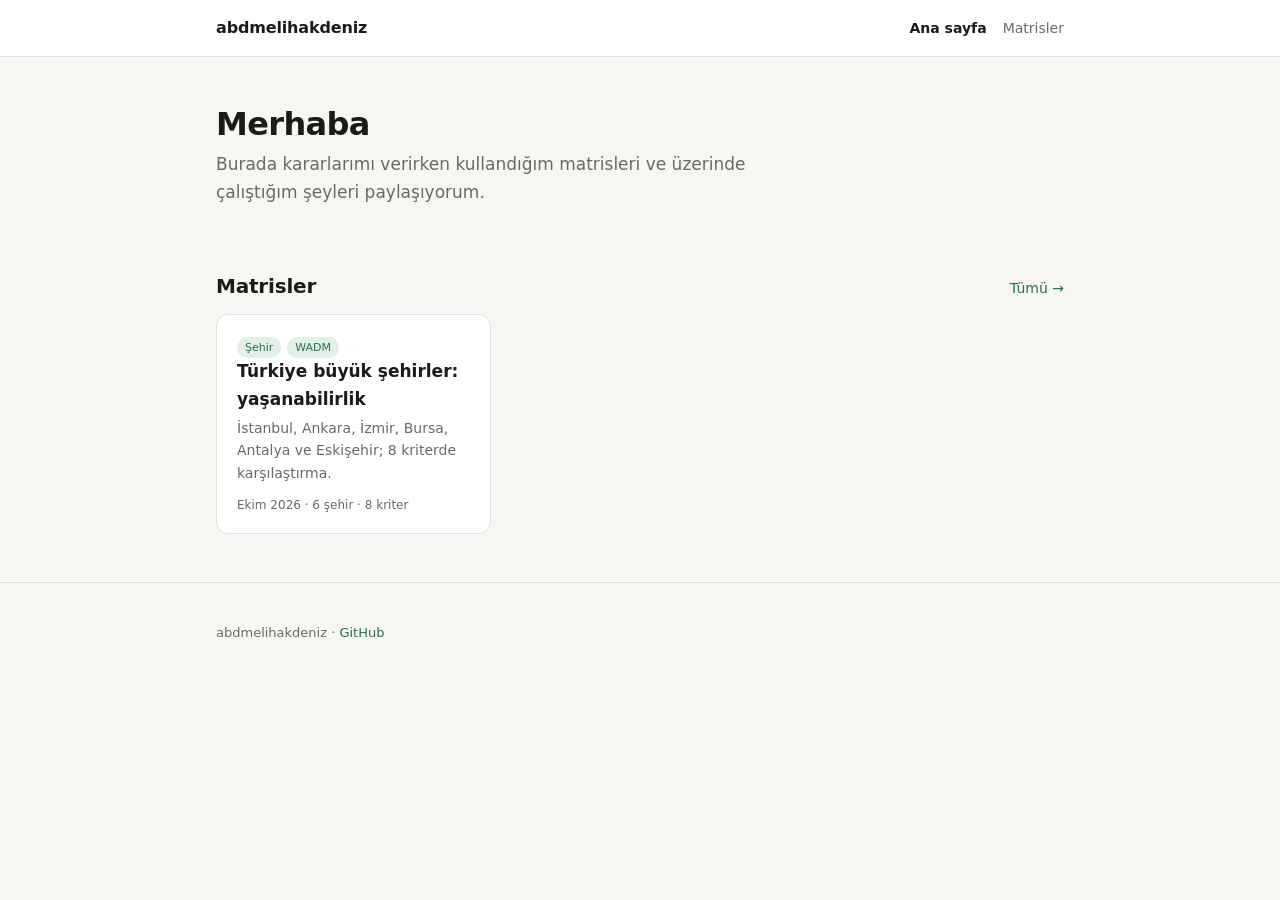
==== index.html @ c1bc3ac6 "Kişisel site: ana sayfa ve Matrisler bölümü (yaşanabilirlik matrisi) Co-Authored-By: Claude Opus 5.5" ====
<!doctype html>
<html lang="tr">
<head>
<meta charset="utf-8">
<meta name="viewport" content="width=device-width, initial-scale=1">
<title>abdmelihakdeniz</title>
<meta name="description" content="Kişisel site: karar matrisleri ve çalışmalar.">
<link rel="stylesheet" href="style.css">
</head>
<body>
<header class="site">
  <div class="container">
    <a class="brand" href="./">abdmelihakdeniz</a>
    <nav><a class="active" href="./">Ana sayfa</a><a href="matrisler/">Matrisler</a></nav>
  </div>
</header>

<main class="container">
  <section class="hero">
    <h1>Merhaba</h1>
    <p class="lead">Burada kararlarımı verirken kullandığım matrisleri ve üzerinde çalıştığım şeyleri paylaşıyorum.</p>
  </section>

  <div class="section-head">
    <h2>Matrisler</h2>
    <a href="matrisler/">Tümü →</a>
  </div>
  <div class="cards">
    <a class="card" href="matrisler/livability.html">
      <span class="tag">Şehir</span><span class="tag">WADM</span>
      <h3>Türkiye büyük şehirler: yaşanabilirlik</h3>
      <p>İstanbul, Ankara, İzmir, Bursa, Antalya ve Eskişehir; 8 kriterde karşılaştırma.</p>
      <div class="meta">Ekim 2026 · 6 şehir · 8 kriter</div>
    </a>
  </div>
</main>

<footer>
  <div class="container">abdmelihakdeniz · <a href="https://github.com/abdmelihakdeniz">GitHub</a></div>
</footer>
</body>
</html>
---- style.css ----
:root {
  --bg: #f7f6f2;
  --surface: #ffffff;
  --text: #1b1b19;
  --muted: #6a6963;
  --border: #e2e0d8;
  --accent: #2a6f4e;
  --accent-soft: #e3f0e8;
  --radius: 12px;
}
@media (prefers-color-scheme: dark) {
  :root {
    --bg: #161614;
    --surface: #1f1f1c;
    --text: #edece7;
    --muted: #a3a29a;
    --border: #34332f;
    --accent: #7fc29f;
    --accent-soft: #1f3329;
  }
}
* { box-sizing: border-box; }
html { -webkit-text-size-adjust: 100%; }
body {
  margin: 0;
  background: var(--bg);
  color: var(--text);
  font-family: "Inter", system-ui, -apple-system, "Segoe UI", sans-serif;
  line-height: 1.6;
}
a { color: var(--accent); text-decoration: none; }
a:hover { text-decoration: underline; }

.container { max-width: 880px; margin: 0 auto; padding: 0 16px; }

header.site {
  border-bottom: 1px solid var(--border);
  background: var(--surface);
}
header.site .container {
  display: flex; align-items: center; justify-content: space-between;
  height: 56px;
}
.brand { font-weight: 600; color: var(--text); letter-spacing: -0.01em; }
.brand span { color: var(--accent); }
nav a { color: var(--muted); font-size: 14px; margin-left: 16px; }
nav a.active { color: var(--text); font-weight: 600; }

.hero { padding: 48px 0 24px; }
.hero h1 { font-size: 32px; line-height: 1.2; margin: 0 0 8px; letter-spacing: -0.02em; }
.hero p { color: var(--muted); margin: 0; max-width: 560px; }

.eyebrow {
  font-size: 12px; text-transform: uppercase; letter-spacing: 0.08em;
  color: var(--muted); margin: 32px 0 12px;
}

.cards { display: grid; gap: 12px; grid-template-columns: repeat(auto-fill, minmax(260px, 1fr)); }
.card {
  display: block; background: var(--surface); border: 1px solid var(--border);
  border-radius: var(--radius); padding: 18px 20px; color: var(--text);
  transition: border-color .15s, transform .15s;
}
.card:hover { border-color: var(--accent); text-decoration: none; transform: translateY(-1px); }
.card h3 { margin: 0 0 4px; font-size: 17px; }
.card p { margin: 0; color: var(--muted); font-size: 14px; }
.card .meta { margin-top: 12px; font-size: 12px; color: var(--muted); }
.tag {
  display: inline-block; font-size: 11px; padding: 2px 8px; border-radius: 999px;
  background: var(--accent-soft); color: var(--accent); margin-right: 6px;
}

.panel {
  background: var(--surface); border: 1px solid var(--border);
  border-radius: var(--radius); padding: 4px 0; margin-top: 16px;
}
.table-wrap { overflow-x: auto; }
table { border-collapse: collapse; width: 100%; min-width: 620px; font-size: 14px; }
th, td { padding: 10px 12px; border-bottom: 1px solid var(--border); text-align: center; }
th:first-child, td:first-child { text-align: left; }
thead th { font-weight: 600; font-size: 13px; }
td.crit { white-space: nowrap; }
.w { display: block; color: var(--muted); font-size: 12px; font-weight: 400; }
tbody tr:last-child td { border-bottom: none; }
tfoot td { font-weight: 700; border-top: 2px solid var(--text); border-bottom: none; }
tfoot td.top { color: var(--accent); }
td.score { font-variant-numeric: tabular-nums; }
td.hi { background: var(--accent-soft); }

.weights { padding: 16px 20px; }
.weights h2 { font-size: 16px; margin: 0 0 4px; }
.weights p { margin: 0 0 12px; font-size: 13px; color: var(--muted); }
.w-row { display: grid; grid-template-columns: 1fr 120px 44px; gap: 10px; align-items: center; padding: 4px 0; font-size: 14px; }
.w-row input { width: 100%; accent-color: var(--accent); }
.w-row output { text-align: right; font-variant-numeric: tabular-nums; color: var(--muted); }
.w-foot { display: flex; justify-content: space-between; align-items: center; margin-top: 10px; font-size: 13px; color: var(--muted); }
button {
  font: inherit; font-size: 13px; padding: 6px 12px; border-radius: 8px;
  border: 1px solid var(--border); background: transparent; color: var(--text); cursor: pointer;
}
button:hover { border-color: var(--accent); }

.ranking { display: grid; gap: 8px; padding: 16px 20px; }
.bar-row { display: grid; grid-template-columns: 90px 1fr 48px; gap: 10px; align-items: center; font-size: 14px; }
.bar { height: 10px; background: var(--border); border-radius: 999px; overflow: hidden; }
.bar > i { display: block; height: 100%; background: var(--accent); border-radius: 999px; transition: width .25s; }
.bar-row b { text-align: right; font-variant-numeric: tabular-nums; }

.notes { color: var(--muted); font-size: 14px; }
.notes h2 { color: var(--text); font-size: 16px; margin: 32px 0 8px; }
.notes ul { padding-left: 18px; }

footer { color: var(--muted); font-size: 13px; padding: 40px 0 32px; border-top: 1px solid var(--border); margin-top: 48px; }

@media (max-width: 560px) {
  .hero h1 { font-size: 26px; }
  .w-row { grid-template-columns: 1fr 90px 38px; }
}

.crumb { font-size: 13px; color: var(--muted); margin: 0 0 10px !important; }
.section-head { display: flex; align-items: baseline; justify-content: space-between; margin: 40px 0 12px; }
.section-head h2 { font-size: 20px; margin: 0; letter-spacing: -0.01em; }
.section-head a { font-size: 14px; }
.lead { font-size: 17px; }
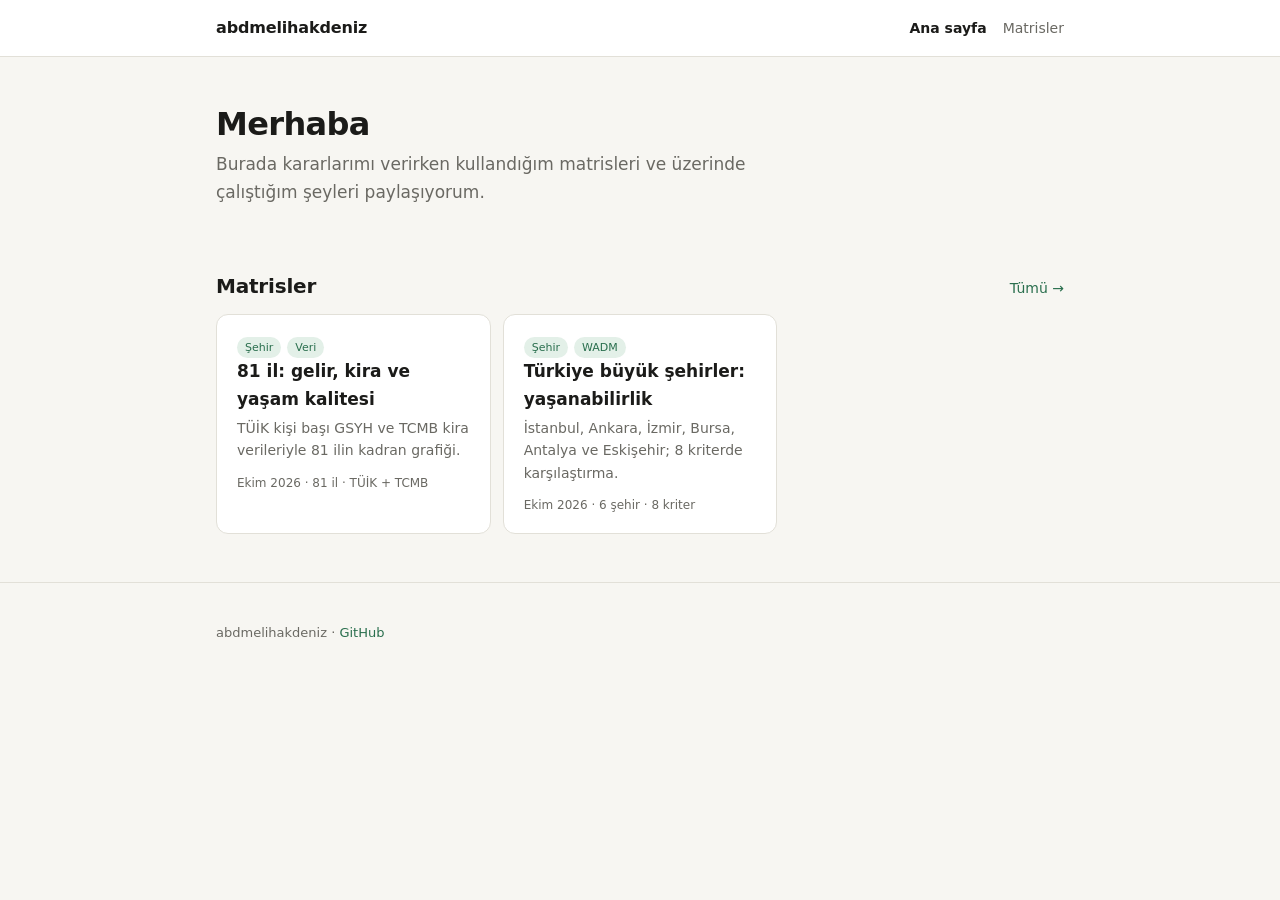
==== commit 7f82fe7c: "Matrisler: 81 il gelir/kira kadran grafiği eklendi (TÜİK + TCMB) Co-Authored-By: Claude Opus 5.5 <no" ====
--- a/index.html
+++ b/index.html
@@ -26,6 +26,12 @@
     <a href="matrisler/">Tümü →</a>
   </div>
   <div class="cards">
+    <a class="card" href="matrisler/iller.html">
+      <span class="tag">Şehir</span><span class="tag">Veri</span>
+      <h3>81 il: gelir, kira ve yaşam kalitesi</h3>
+      <p>TÜİK kişi başı GSYH ve TCMB kira verileriyle 81 ilin kadran grafiği.</p>
+      <div class="meta">Ekim 2026 · 81 il · TÜİK + TCMB</div>
+    </a>
     <a class="card" href="matrisler/livability.html">
       <span class="tag">Şehir</span><span class="tag">WADM</span>
       <h3>Türkiye büyük şehirler: yaşanabilirlik</h3>
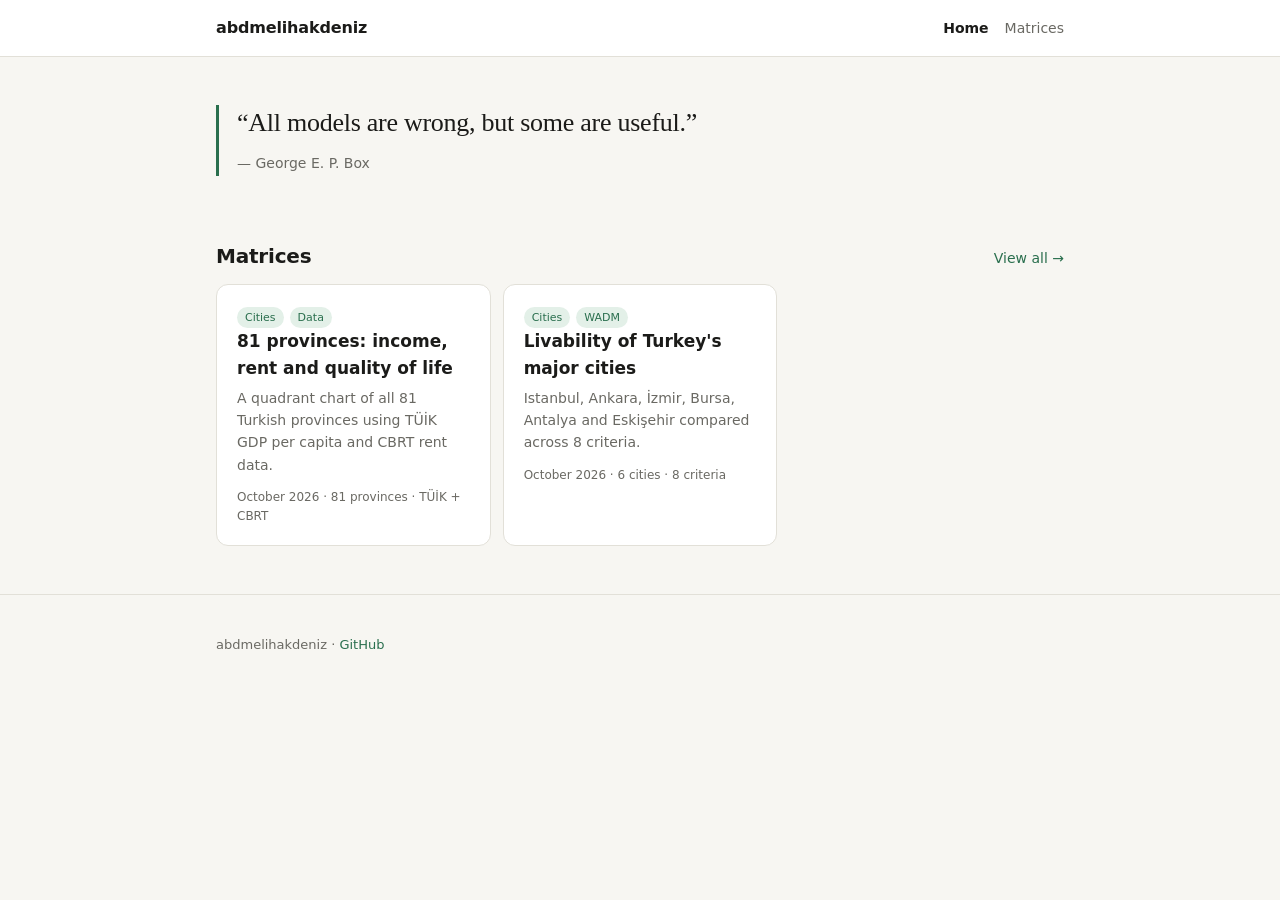
==== commit ee1073c7: "Translate site to English, add quote on home, move to /matrices/ Old /matrisler/ URLs redirect to th" ====
--- a/index.html
+++ b/index.html
@@ -1,42 +1,44 @@
 <!doctype html>
-<html lang="tr">
+<html lang="en">
 <head>
 <meta charset="utf-8">
 <meta name="viewport" content="width=device-width, initial-scale=1">
 <title>abdmelihakdeniz</title>
-<meta name="description" content="Kişisel site: karar matrisleri ve çalışmalar.">
+<meta name="description" content="Decision matrices and data notes.">
 <link rel="stylesheet" href="style.css">
 </head>
 <body>
 <header class="site">
   <div class="container">
     <a class="brand" href="./">abdmelihakdeniz</a>
-    <nav><a class="active" href="./">Ana sayfa</a><a href="matrisler/">Matrisler</a></nav>
+    <nav><a class="active" href="./">Home</a><a href="matrices/">Matrices</a></nav>
   </div>
 </header>
 
 <main class="container">
   <section class="hero">
-    <h1>Merhaba</h1>
-    <p class="lead">Burada kararlarımı verirken kullandığım matrisleri ve üzerinde çalıştığım şeyleri paylaşıyorum.</p>
+    <blockquote class="quote">
+      <p>“All models are wrong, but some are useful.”</p>
+      <cite>— George E. P. Box</cite>
+    </blockquote>
   </section>
 
   <div class="section-head">
-    <h2>Matrisler</h2>
-    <a href="matrisler/">Tümü →</a>
+    <h2>Matrices</h2>
+    <a href="matrices/">View all →</a>
   </div>
   <div class="cards">
-    <a class="card" href="matrisler/iller.html">
-      <span class="tag">Şehir</span><span class="tag">Veri</span>
-      <h3>81 il: gelir, kira ve yaşam kalitesi</h3>
-      <p>TÜİK kişi başı GSYH ve TCMB kira verileriyle 81 ilin kadran grafiği.</p>
-      <div class="meta">Ekim 2026 · 81 il · TÜİK + TCMB</div>
+    <a class="card" href="matrices/provinces.html">
+      <span class="tag">Cities</span><span class="tag">Data</span>
+      <h3>81 provinces: income, rent and quality of life</h3>
+      <p>A quadrant chart of all 81 Turkish provinces using TÜİK GDP per capita and CBRT rent data.</p>
+      <div class="meta">October 2026 · 81 provinces · TÜİK + CBRT</div>
     </a>
-    <a class="card" href="matrisler/livability.html">
-      <span class="tag">Şehir</span><span class="tag">WADM</span>
-      <h3>Türkiye büyük şehirler: yaşanabilirlik</h3>
-      <p>İstanbul, Ankara, İzmir, Bursa, Antalya ve Eskişehir; 8 kriterde karşılaştırma.</p>
-      <div class="meta">Ekim 2026 · 6 şehir · 8 kriter</div>
+    <a class="card" href="matrices/livability.html">
+      <span class="tag">Cities</span><span class="tag">WADM</span>
+      <h3>Livability of Turkey's major cities</h3>
+      <p>Istanbul, Ankara, İzmir, Bursa, Antalya and Eskişehir compared across 8 criteria.</p>
+      <div class="meta">October 2026 · 6 cities · 8 criteria</div>
     </a>
   </div>
 </main>
--- a/style.css
+++ b/style.css
@@ -122,3 +122,8 @@
 .section-head h2 { font-size: 20px; margin: 0; letter-spacing: -0.01em; }
 .section-head a { font-size: 14px; }
 .lead { font-size: 17px; }
+
+blockquote.quote { margin: 0; padding: 0 0 0 18px; border-left: 3px solid var(--accent); border-radius: 0; }
+blockquote.quote p { font-family: Georgia, "Times New Roman", serif; font-size: 26px; line-height: 1.35; margin: 0 0 10px; letter-spacing: -0.01em; color: var(--text); max-width: 620px; }
+blockquote.quote cite { font-style: normal; font-size: 14px; color: var(--muted); }
+@media (max-width: 560px) { blockquote.quote p { font-size: 22px; } }
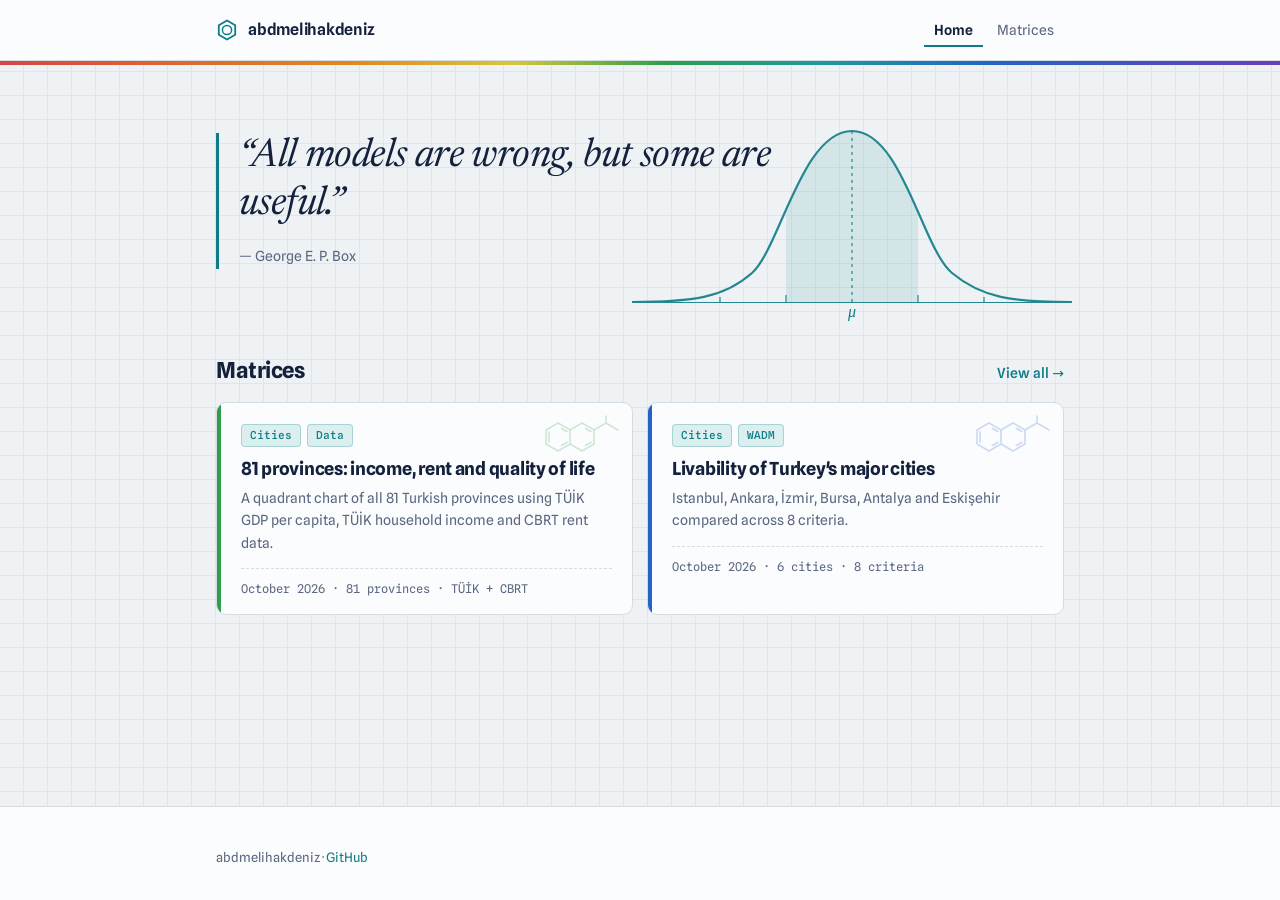
==== commit d7f81e1b: "Provinces: measure rent as % of TÜİK 2025 regional household income Replaces the GDP-per-capita rent" ====
--- a/index.html
+++ b/index.html
@@ -31,7 +31,7 @@
     <a class="card" href="matrices/provinces.html">
       <span class="tag">Cities</span><span class="tag">Data</span>
       <h3>81 provinces: income, rent and quality of life</h3>
-      <p>A quadrant chart of all 81 Turkish provinces using TÜİK GDP per capita and CBRT rent data.</p>
+      <p>A quadrant chart of all 81 Turkish provinces using TÜİK GDP per capita, TÜİK household income and CBRT rent data.</p>
       <div class="meta">October 2026 · 81 provinces · TÜİK + CBRT</div>
     </a>
     <a class="card" href="matrices/livability.html">
--- a/style.css
+++ b/style.css
@@ -1,75 +1,200 @@
+/* ------------------------------------------------------------------
+   abdmelihakdeniz — "lab bench" theme
+   Graph-paper ground, a universal-indicator (pH 1 → 13) stripe under
+   the header, indicator colours as the categorical palette, a benzene
+   ring mark, and a normal distribution behind the hero quote.
+   ------------------------------------------------------------------ */
+@import url("https://fonts.googleapis.com/css2?family=Spline+Sans:wght@400;500;600;700&family=Spline+Sans+Mono:wght@400;500&family=Newsreader:ital,opsz,wght@1,6..72,400;1,6..72,500&display=swap");
+
 :root {
-  --bg: #f7f6f2;
-  --surface: #ffffff;
-  --text: #1b1b19;
-  --muted: #6a6963;
-  --border: #e2e0d8;
-  --accent: #2a6f4e;
-  --accent-soft: #e3f0e8;
-  --radius: 12px;
+  --bg: #eef2f4;          /* graph paper */
+  --grid: #dfe6ea;        /* paper lines */
+  --surface: #fbfcfd;
+  --text: #14213d;        /* lab-notebook navy */
+  --muted: #5a6780;
+  --border: #d3dce2;
+  --accent: #0e7c86;      /* agarose teal */
+  --accent-soft: #dcefef;
+
+  /* universal indicator: acid → neutral → base */
+  --ph-1: #d64545;
+  --ph-4: #e08a1e;
+  --ph-7: #2e9e49;
+  --ph-10: #2463c4;
+  --ph-13: #6a3fb8;
+
+  --radius: 10px;
+  --radius-sm: 6px;
+  --font-sans: "Spline Sans", system-ui, -apple-system, "Segoe UI", sans-serif;
+  --font-mono: "Spline Sans Mono", ui-monospace, "SF Mono", Menlo, monospace;
+  --font-serif: "Newsreader", Georgia, "Times New Roman", serif;
 }
 @media (prefers-color-scheme: dark) {
   :root {
-    --bg: #161614;
-    --surface: #1f1f1c;
-    --text: #edece7;
-    --muted: #a3a29a;
-    --border: #34332f;
-    --accent: #7fc29f;
-    --accent-soft: #1f3329;
+    --bg: #0c1520;
+    --grid: #131f2c;
+    --surface: #111d29;
+    --text: #e3ecf1;
+    --muted: #93a3b5;
+    --border: #22323f;
+    --accent: #4fc3c9;
+    --accent-soft: #123139;
+    --ph-1: #ef6b6b;
+    --ph-4: #f0a64a;
+    --ph-7: #57c46f;
+    --ph-10: #5b93ea;
+    --ph-13: #9d7bea;
   }
 }
+
 * { box-sizing: border-box; }
 html { -webkit-text-size-adjust: 100%; }
 body {
   margin: 0;
-  background: var(--bg);
+  background-color: var(--bg);
+  background-image:
+    linear-gradient(var(--grid) 1px, transparent 1px),
+    linear-gradient(90deg, var(--grid) 1px, transparent 1px);
+  background-size: 24px 24px;
+  background-position: -1px -1px;
   color: var(--text);
-  font-family: "Inter", system-ui, -apple-system, "Segoe UI", sans-serif;
+  font-family: var(--font-sans);
+  font-size: 16px;
   line-height: 1.6;
-}
+  font-feature-settings: "ss01";
+  min-height: 100vh; display: flex; flex-direction: column;
+}
+body > main { flex: 1 0 auto; width: 100%; }
+::selection { background: var(--accent); color: var(--surface); }
+
 a { color: var(--accent); text-decoration: none; }
-a:hover { text-decoration: underline; }
+a:hover { text-decoration: underline; text-underline-offset: 3px; }
+:focus-visible { outline: 2px solid var(--accent); outline-offset: 3px; border-radius: 4px; }
 
 .container { max-width: 880px; margin: 0 auto; padding: 0 16px; }
 
+/* ---------- header + indicator strip ---------- */
 header.site {
+  position: relative;
+  background: var(--surface);
   border-bottom: 1px solid var(--border);
-  background: var(--surface);
-}
+}
+header.site::after {
+  /* a universal-indicator strip: pH 1 at the left, pH 13 at the right */
+  content: "";
+  position: absolute; left: 0; right: 0; bottom: -5px; height: 4px;
+  background: linear-gradient(90deg,
+    var(--ph-1), var(--ph-4) 28%, #d8c63a 40%, var(--ph-7) 52%,
+    #1e9a9a 64%, var(--ph-10) 78%, var(--ph-13));
+}
+
 header.site .container {
   display: flex; align-items: center; justify-content: space-between;
-  height: 56px;
-}
-.brand { font-weight: 600; color: var(--text); letter-spacing: -0.01em; }
+  height: 60px;
+}
+.brand {
+  display: inline-flex; align-items: center; gap: 10px;
+  font-weight: 600; color: var(--text); letter-spacing: -0.015em;
+}
+.brand::before {
+  /* benzene ring */
+  content: ""; width: 22px; height: 22px; flex: none;
+  background: var(--accent);
+  -webkit-mask: url("data:image/svg+xml,%3Csvg xmlns='http://www.w3.org/2000/svg' viewBox='0 0 22 22'%3E%3Cpath d='M11 1.5 19.2 6.25v9.5L11 20.5 2.8 15.75v-9.5Z' fill='none' stroke='black' stroke-width='1.8' stroke-linejoin='round'/%3E%3Ccircle cx='11' cy='11' r='4.6' fill='none' stroke='black' stroke-width='1.5'/%3E%3C/svg%3E") center / contain no-repeat;
+          mask: url("data:image/svg+xml,%3Csvg xmlns='http://www.w3.org/2000/svg' viewBox='0 0 22 22'%3E%3Cpath d='M11 1.5 19.2 6.25v9.5L11 20.5 2.8 15.75v-9.5Z' fill='none' stroke='black' stroke-width='1.8' stroke-linejoin='round'/%3E%3Ccircle cx='11' cy='11' r='4.6' fill='none' stroke='black' stroke-width='1.5'/%3E%3C/svg%3E") center / contain no-repeat;
+}
+.brand:hover { text-decoration: none; }
 .brand span { color: var(--accent); }
-nav a { color: var(--muted); font-size: 14px; margin-left: 16px; }
-nav a.active { color: var(--text); font-weight: 600; }
-
-.hero { padding: 48px 0 24px; }
-.hero h1 { font-size: 32px; line-height: 1.2; margin: 0 0 8px; letter-spacing: -0.02em; }
-.hero p { color: var(--muted); margin: 0; max-width: 560px; }
+
+nav { display: flex; gap: 4px; }
+nav a {
+  color: var(--muted); font-size: 14px; padding: 6px 10px; border-radius: var(--radius-sm);
+}
+nav a:hover { color: var(--text); background: var(--accent-soft); text-decoration: none; }
+nav a.active { color: var(--text); font-weight: 600; box-shadow: inset 0 -2px 0 var(--accent); border-radius: 0; }
+
+/* ---------- hero ---------- */
+.hero { position: relative; padding: 56px 0 28px; }
+.hero h1 {
+  font-size: clamp(28px, 4.4vw, 38px); line-height: 1.15; margin: 0 0 10px;
+  letter-spacing: -0.025em; font-weight: 700; max-width: 22ch;
+}
+.hero p { color: var(--muted); margin: 0; max-width: 60ch; }
+
+/* the quote sits on top of a normal distribution with ±1σ shaded */
+.hero:has(blockquote.quote) { padding: 72px 0 40px; }
+.hero:has(blockquote.quote)::before {
+  content: "";
+  position: absolute; z-index: 0; right: -8px; bottom: 6px;
+  width: min(440px, 70%); aspect-ratio: 440 / 200;
+  background: var(--accent);
+  opacity: .9;
+  -webkit-mask: url("data:image/svg+xml,%3Csvg xmlns='http://www.w3.org/2000/svg' viewBox='0 0 440 200'%3E%3Cpath d='M154 200V108C170 66 196 28 220 28s50 38 66 80v92Z' fill='black' fill-opacity='.13'/%3E%3Cpath d='M0 199C60 199 92 195 120 170S170 28 220 28 290 145 320 170 380 199 440 199' fill='none' stroke='black' stroke-width='2.2'/%3E%3Cpath d='M220 28v172' stroke='black' stroke-width='1.2' stroke-dasharray='3 4'/%3E%3Cpath d='M154 192v8M286 192v8M88 194v6M352 194v6M0 199.5h440' stroke='black' stroke-width='1.2'/%3E%3C/svg%3E") center / contain no-repeat;
+          mask: url("data:image/svg+xml,%3Csvg xmlns='http://www.w3.org/2000/svg' viewBox='0 0 440 200'%3E%3Cpath d='M154 200V108C170 66 196 28 220 28s50 38 66 80v92Z' fill='black' fill-opacity='.13'/%3E%3Cpath d='M0 199C60 199 92 195 120 170S170 28 220 28 290 145 320 170 380 199 440 199' fill='none' stroke='black' stroke-width='2.2'/%3E%3Cpath d='M220 28v172' stroke='black' stroke-width='1.2' stroke-dasharray='3 4'/%3E%3Cpath d='M154 192v8M286 192v8M88 194v6M352 194v6M0 199.5h440' stroke='black' stroke-width='1.2'/%3E%3C/svg%3E") center / contain no-repeat;
+  pointer-events: none;
+}
+.hero:has(blockquote.quote)::after {
+  content: "μ";
+  position: absolute; right: calc(min(440px, 70%) / 2 - 8px - 4px); bottom: -18px;
+  font-family: var(--font-serif); font-style: italic; font-size: 16px; color: var(--accent);
+}
+.hero > * { position: relative; z-index: 1; }
 
 .eyebrow {
-  font-size: 12px; text-transform: uppercase; letter-spacing: 0.08em;
-  color: var(--muted); margin: 32px 0 12px;
-}
-
-.cards { display: grid; gap: 12px; grid-template-columns: repeat(auto-fill, minmax(260px, 1fr)); }
+  font-size: 13px; font-weight: 600; color: var(--muted); margin: 36px 0 12px;
+  display: flex; align-items: center; gap: 10px;
+}
+.eyebrow::after { content: ""; flex: 1; height: 1px; background: var(--border); }
+
+/* ---------- cards: indicator edge + a skeletal molecule ---------- */
+.cards { display: grid; gap: 14px; grid-template-columns: repeat(auto-fill, minmax(280px, 1fr)); }
 .card {
-  display: block; background: var(--surface); border: 1px solid var(--border);
-  border-radius: var(--radius); padding: 18px 20px; color: var(--text);
-  transition: border-color .15s, transform .15s;
-}
-.card:hover { border-color: var(--accent); text-decoration: none; transform: translateY(-1px); }
-.card h3 { margin: 0 0 4px; font-size: 17px; }
+  --ind: var(--ph-7);
+  position: relative; display: block;
+  background: var(--surface); border: 1px solid var(--border);
+  border-radius: var(--radius); padding: 18px 20px 16px 24px; color: var(--text);
+  overflow: hidden;
+  transition: border-color .15s, box-shadow .15s;
+}
+.cards .card:nth-child(5n+2) { --ind: var(--ph-10); }
+.cards .card:nth-child(5n+3) { --ind: var(--ph-4); }
+.cards .card:nth-child(5n+4) { --ind: var(--ph-13); }
+.cards .card:nth-child(5n+5) { --ind: var(--ph-1); }
+.card::before {
+  content: ""; position: absolute; left: 0; top: 0; bottom: 0; width: 4px;
+  background: var(--ind);
+  transition: width .2s;
+}
+.card::after {
+  /* skeletal formula: two fused rings with a side chain */
+  content: ""; position: absolute; top: 12px; right: 12px; width: 76px; height: 52px;
+  background: var(--ind); opacity: .22; pointer-events: none;
+  -webkit-mask: url("data:image/svg+xml,%3Csvg xmlns='http://www.w3.org/2000/svg' viewBox='0 0 76 52'%3E%3Cg fill='none' stroke='black' stroke-width='1.6' stroke-linejoin='round' stroke-linecap='round'%3E%3Cpath d='M14 8 26 15v14l-12 7-12-7V15Z'/%3E%3Cpath d='M26 15 38 8l12 7v14l-12 7-12-7'/%3E%3Cpath d='M50 15 62 8l12 7M62 8V1'/%3E%3Cpath d='M17.5 13.5 23 16.7M17.5 30.5 23 27.3M41.5 13.5 47 16.7M41.5 30.5 47 27.3M5 16.7v10.6'/%3E%3C/g%3E%3C/svg%3E") top right / contain no-repeat;
+          mask: url("data:image/svg+xml,%3Csvg xmlns='http://www.w3.org/2000/svg' viewBox='0 0 76 52'%3E%3Cg fill='none' stroke='black' stroke-width='1.6' stroke-linejoin='round' stroke-linecap='round'%3E%3Cpath d='M14 8 26 15v14l-12 7-12-7V15Z'/%3E%3Cpath d='M26 15 38 8l12 7v14l-12 7-12-7'/%3E%3Cpath d='M50 15 62 8l12 7M62 8V1'/%3E%3Cpath d='M17.5 13.5 23 16.7M17.5 30.5 23 27.3M41.5 13.5 47 16.7M41.5 30.5 47 27.3M5 16.7v10.6'/%3E%3C/g%3E%3C/svg%3E") top right / contain no-repeat;
+  transition: opacity .2s;
+}
+.card:hover {
+  border-color: var(--ind); text-decoration: none;
+  box-shadow: 0 1px 0 var(--border), 0 10px 24px -16px color-mix(in srgb, var(--ind) 60%, transparent);
+}
+.card:hover::before { width: 6px; }
+.card:hover::after { opacity: .45; }
+.card > * { position: relative; }
+.card h3 { margin: 10px 0 6px; font-size: 18px; line-height: 1.3; letter-spacing: -0.015em; }
 .card p { margin: 0; color: var(--muted); font-size: 14px; }
-.card .meta { margin-top: 12px; font-size: 12px; color: var(--muted); }
+.card .meta {
+  margin-top: 14px; padding-top: 10px; border-top: 1px dashed var(--border);
+  font-family: var(--font-mono); font-size: 12px; color: var(--muted);
+}
+
 .tag {
-  display: inline-block; font-size: 11px; padding: 2px 8px; border-radius: 999px;
-  background: var(--accent-soft); color: var(--accent); margin-right: 6px;
-}
-
+  display: inline-block; font-family: var(--font-mono); font-size: 11px; font-weight: 500;
+  padding: 2px 8px; border-radius: 4px; margin-right: 6px;
+  background: var(--accent-soft); color: var(--accent);
+  border: 1px solid color-mix(in srgb, var(--accent) 25%, transparent);
+}
+
+/* ---------- panels, tables, controls ---------- */
 .panel {
   background: var(--surface); border: 1px solid var(--border);
   border-radius: var(--radius); padding: 4px 0; margin-top: 16px;
@@ -78,52 +203,76 @@
 table { border-collapse: collapse; width: 100%; min-width: 620px; font-size: 14px; }
 th, td { padding: 10px 12px; border-bottom: 1px solid var(--border); text-align: center; }
 th:first-child, td:first-child { text-align: left; }
-thead th { font-weight: 600; font-size: 13px; }
+thead th { font-weight: 600; font-size: 13px; background: color-mix(in srgb, var(--accent-soft) 45%, transparent); }
+tbody tr:hover td { background: color-mix(in srgb, var(--accent-soft) 35%, transparent); }
 td.crit { white-space: nowrap; }
-.w { display: block; color: var(--muted); font-size: 12px; font-weight: 400; }
+.w { display: block; color: var(--muted); font-family: var(--font-mono); font-size: 11px; font-weight: 400; }
 tbody tr:last-child td { border-bottom: none; }
 tfoot td { font-weight: 700; border-top: 2px solid var(--text); border-bottom: none; }
 tfoot td.top { color: var(--accent); }
-td.score { font-variant-numeric: tabular-nums; }
-td.hi { background: var(--accent-soft); }
+td.score, tfoot td { font-family: var(--font-mono); font-variant-numeric: tabular-nums; }
+td.hi { background: var(--accent-soft); box-shadow: inset 0 -2px 0 var(--accent); }
 
 .weights { padding: 16px 20px; }
 .weights h2 { font-size: 16px; margin: 0 0 4px; }
 .weights p { margin: 0 0 12px; font-size: 13px; color: var(--muted); }
 .w-row { display: grid; grid-template-columns: 1fr 120px 44px; gap: 10px; align-items: center; padding: 4px 0; font-size: 14px; }
 .w-row input { width: 100%; accent-color: var(--accent); }
-.w-row output { text-align: right; font-variant-numeric: tabular-nums; color: var(--muted); }
+.w-row output { text-align: right; font-family: var(--font-mono); font-variant-numeric: tabular-nums; color: var(--muted); font-size: 13px; }
 .w-foot { display: flex; justify-content: space-between; align-items: center; margin-top: 10px; font-size: 13px; color: var(--muted); }
 button {
-  font: inherit; font-size: 13px; padding: 6px 12px; border-radius: 8px;
-  border: 1px solid var(--border); background: transparent; color: var(--text); cursor: pointer;
-}
-button:hover { border-color: var(--accent); }
-
+  font: inherit; font-size: 13px; padding: 6px 12px; border-radius: var(--radius-sm);
+  border: 1px solid var(--border); background: var(--surface); color: var(--text); cursor: pointer;
+  transition: border-color .15s, background .15s;
+}
+button:hover { border-color: var(--accent); background: var(--accent-soft); }
+
+/* ranking bars read like a histogram */
 .ranking { display: grid; gap: 8px; padding: 16px 20px; }
 .bar-row { display: grid; grid-template-columns: 90px 1fr 48px; gap: 10px; align-items: center; font-size: 14px; }
-.bar { height: 10px; background: var(--border); border-radius: 999px; overflow: hidden; }
-.bar > i { display: block; height: 100%; background: var(--accent); border-radius: 999px; transition: width .25s; }
-.bar-row b { text-align: right; font-variant-numeric: tabular-nums; }
-
-.notes { color: var(--muted); font-size: 14px; }
-.notes h2 { color: var(--text); font-size: 16px; margin: 32px 0 8px; }
-.notes ul { padding-left: 18px; }
-
-footer { color: var(--muted); font-size: 13px; padding: 40px 0 32px; border-top: 1px solid var(--border); margin-top: 48px; }
+.bar { height: 12px; background: repeating-linear-gradient(90deg, var(--border) 0 1px, transparent 1px 10%), color-mix(in srgb, var(--border) 45%, transparent); border-radius: 3px; overflow: hidden; }
+.bar > i { display: block; height: 100%; background: linear-gradient(90deg, color-mix(in srgb, var(--accent) 65%, transparent), var(--accent)); border-radius: 3px; transition: width .25s; }
+.ranking .bar-row:first-child .bar > i { background: linear-gradient(90deg, var(--ph-7), var(--accent)); }
+.bar-row b { text-align: right; font-family: var(--font-mono); font-weight: 500; font-variant-numeric: tabular-nums; }
+
+/* ---------- prose ---------- */
+.notes { color: var(--muted); font-size: 15px; max-width: 70ch; }
+.notes h2 { color: var(--text); font-size: 17px; margin: 36px 0 8px; letter-spacing: -0.01em; }
+.notes ul { padding-left: 0; list-style: none; }
+.notes li { position: relative; padding-left: 20px; margin: 6px 0; }
+.notes li::before {
+  content: ""; position: absolute; left: 2px; top: .62em; width: 8px; height: 8px;
+  border: 1.5px solid var(--accent); border-radius: 50%;
+}
+.notes strong { color: var(--text); }
+
+footer {
+  color: var(--muted); font-size: 13px; padding: 40px 0 32px; margin-top: 56px;
+  border-top: 1px solid var(--border); background: var(--surface);
+}
+
+.crumb { font-family: var(--font-mono); font-size: 12px; color: var(--muted); margin: 0 0 12px !important; }
+.section-head { display: flex; align-items: baseline; justify-content: space-between; gap: 12px; margin: 44px 0 14px; }
+.section-head h2 { font-size: 22px; margin: 0; letter-spacing: -0.02em; }
+.section-head a { font-size: 14px; font-weight: 500; }
+.lead { font-size: 17px; }
+
+blockquote.quote { margin: 0; padding: 0 0 0 20px; border-left: 3px solid var(--accent); max-width: 560px; }
+blockquote.quote p {
+  font-family: var(--font-serif); font-style: italic; font-weight: 400;
+  font-size: clamp(28px, 5vw, 40px); line-height: 1.2; margin: 0 0 14px;
+  letter-spacing: -0.015em; color: var(--text);
+}
+blockquote.quote cite { font-style: normal; font-size: 14px; color: var(--muted); }
 
 @media (max-width: 560px) {
-  .hero h1 { font-size: 26px; }
+  .hero:has(blockquote.quote) { padding: 48px 0 calc(40vw + 36px); }
+  .hero:has(blockquote.quote)::before { width: 88%; right: 6%; }
+  .hero:has(blockquote.quote)::after { right: calc(6% + 44% - 4px); }
   .w-row { grid-template-columns: 1fr 90px 38px; }
-}
-
-.crumb { font-size: 13px; color: var(--muted); margin: 0 0 10px !important; }
-.section-head { display: flex; align-items: baseline; justify-content: space-between; margin: 40px 0 12px; }
-.section-head h2 { font-size: 20px; margin: 0; letter-spacing: -0.01em; }
-.section-head a { font-size: 14px; }
-.lead { font-size: 17px; }
-
-blockquote.quote { margin: 0; padding: 0 0 0 18px; border-left: 3px solid var(--accent); border-radius: 0; }
-blockquote.quote p { font-family: Georgia, "Times New Roman", serif; font-size: 26px; line-height: 1.35; margin: 0 0 10px; letter-spacing: -0.01em; color: var(--text); max-width: 620px; }
-blockquote.quote cite { font-style: normal; font-size: 14px; color: var(--muted); }
-@media (max-width: 560px) { blockquote.quote p { font-size: 22px; } }
+  nav a { padding: 6px 8px; }
+}
+
+@media (prefers-reduced-motion: reduce) {
+  *, *::before, *::after { animation: none !important; transition: none !important; }
+}
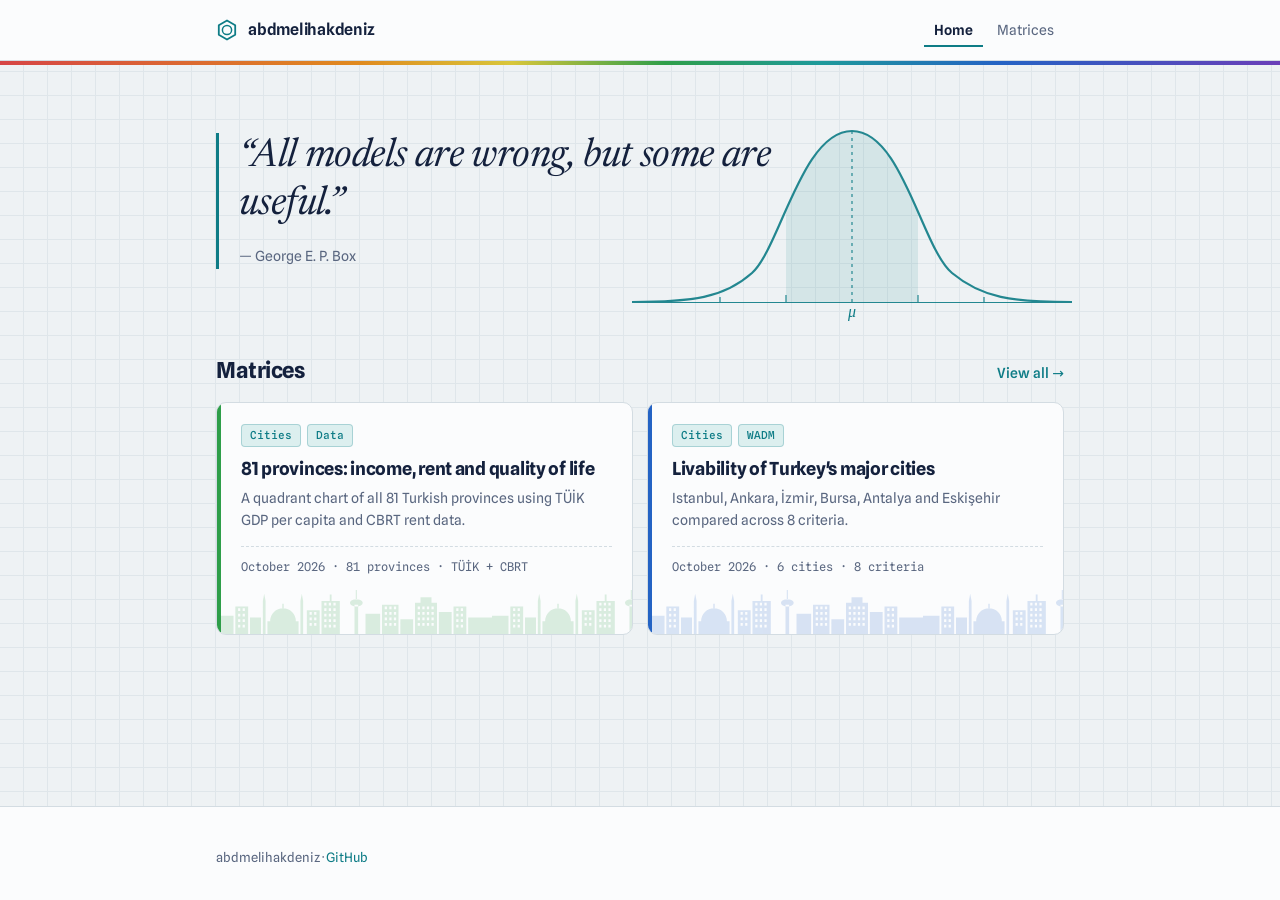
==== commit bf87e68d: "City cards: skyline silhouette (mosque, TV tower, blocks) along the bottom edge Co-Authored-By: Clau" ====
--- a/index.html
+++ b/index.html
@@ -28,13 +28,13 @@
     <a href="matrices/">View all →</a>
   </div>
   <div class="cards">
-    <a class="card" href="matrices/provinces.html">
+    <a class="card" data-topic="cities" href="matrices/provinces.html">
       <span class="tag">Cities</span><span class="tag">Data</span>
       <h3>81 provinces: income, rent and quality of life</h3>
-      <p>A quadrant chart of all 81 Turkish provinces using TÜİK GDP per capita, TÜİK household income and CBRT rent data.</p>
+      <p>A quadrant chart of all 81 Turkish provinces using TÜİK GDP per capita and CBRT rent data.</p>
       <div class="meta">October 2026 · 81 provinces · TÜİK + CBRT</div>
     </a>
-    <a class="card" href="matrices/livability.html">
+    <a class="card" data-topic="cities" href="matrices/livability.html">
       <span class="tag">Cities</span><span class="tag">WADM</span>
       <h3>Livability of Turkey's major cities</h3>
       <p>Istanbul, Ankara, İzmir, Bursa, Antalya and Eskişehir compared across 8 criteria.</p>
--- a/style.css
+++ b/style.css
@@ -180,6 +180,16 @@
 .card:hover::before { width: 6px; }
 .card:hover::after { opacity: .45; }
 .card > * { position: relative; }
+
+/* city cards: a skyline (mosque, TV tower, blocks) along the bottom edge */
+.card[data-topic~="cities"] { padding-bottom: 58px; }
+.card[data-topic~="cities"]::after {
+  top: auto; right: 0; left: 0; bottom: 0; width: auto; height: 44px;
+  opacity: .16;
+  -webkit-mask: url("data:image/svg+xml,%3Csvg xmlns='http://www.w3.org/2000/svg' viewBox='0 0 300 48'%3E%3Cpath fill='black' fill-rule='evenodd' d='M0 48V28h18V48ZM20 48V18h14V48ZM36 48V30h12V48ZM50 48V12l1.5-8 1.5 8V48ZM55 48V34h34V48ZM58 34a14 14 0 0 1 28 0ZM71.2 20.2V15h1.6v5.2ZM91 48V12l1.5-8 1.5 8V48ZM98 48V22h14V48ZM114 48V12h20V48ZM123 12V5h2v7ZM150 48V16h4V48ZM145 14a7 4 0 0 1 14 0a7 4 0 0 1-14 0ZM151.4 10.5V0h1.2v10.5ZM162 48V26h16V48ZM180 48V16h18V48ZM200 48V32h14V48ZM216 48V14h6V8h12v6h6V48ZM242 48V24h14V48ZM258 48V18h14V48ZM274 48V30h26V48ZM23 20h2.4v3H23ZM28 20h2.4v3H28ZM23 26h2.4v3H23ZM28 26h2.4v3H28ZM23 32h2.4v3H23ZM28 32h2.4v3H28ZM23 38h2.4v3H23ZM28 38h2.4v3H28ZM117 14h2.4v3H117ZM122 14h2.4v3H122ZM127 14h2.4v3H127ZM117 20h2.4v3H117ZM122 20h2.4v3H122ZM127 20h2.4v3H127ZM117 26h2.4v3H117ZM122 26h2.4v3H122ZM127 26h2.4v3H127ZM117 32h2.4v3H117ZM122 32h2.4v3H122ZM127 32h2.4v3H127ZM117 38h2.4v3H117ZM122 38h2.4v3H122ZM127 38h2.4v3H127ZM183 18h2.4v3H183ZM188 18h2.4v3H188ZM193 18h2.4v3H193ZM183 24h2.4v3H183ZM188 24h2.4v3H188ZM193 24h2.4v3H193ZM183 30h2.4v3H183ZM188 30h2.4v3H188ZM193 30h2.4v3H193ZM183 36h2.4v3H183ZM188 36h2.4v3H188ZM193 36h2.4v3H193ZM219 18h2.4v3H219ZM224 18h2.4v3H224ZM229 18h2.4v3H229ZM234 18h2.4v3H234ZM219 24h2.4v3H219ZM224 24h2.4v3H224ZM229 24h2.4v3H229ZM234 24h2.4v3H234ZM219 30h2.4v3H219ZM224 30h2.4v3H224ZM229 30h2.4v3H229ZM234 30h2.4v3H234ZM219 36h2.4v3H219ZM224 36h2.4v3H224ZM229 36h2.4v3H229ZM234 36h2.4v3H234ZM261 20h2.4v3H261ZM266 20h2.4v3H266ZM261 26h2.4v3H261ZM266 26h2.4v3H266ZM261 32h2.4v3H261ZM266 32h2.4v3H266ZM261 38h2.4v3H261ZM266 38h2.4v3H266ZM101 24h2.4v3H101ZM106 24h2.4v3H106ZM101 30h2.4v3H101ZM106 30h2.4v3H106ZM101 36h2.4v3H101ZM106 36h2.4v3H106Z'/%3E%3C/svg%3E") left bottom / 275px 44px repeat-x;
+          mask: url("data:image/svg+xml,%3Csvg xmlns='http://www.w3.org/2000/svg' viewBox='0 0 300 48'%3E%3Cpath fill='black' fill-rule='evenodd' d='M0 48V28h18V48ZM20 48V18h14V48ZM36 48V30h12V48ZM50 48V12l1.5-8 1.5 8V48ZM55 48V34h34V48ZM58 34a14 14 0 0 1 28 0ZM71.2 20.2V15h1.6v5.2ZM91 48V12l1.5-8 1.5 8V48ZM98 48V22h14V48ZM114 48V12h20V48ZM123 12V5h2v7ZM150 48V16h4V48ZM145 14a7 4 0 0 1 14 0a7 4 0 0 1-14 0ZM151.4 10.5V0h1.2v10.5ZM162 48V26h16V48ZM180 48V16h18V48ZM200 48V32h14V48ZM216 48V14h6V8h12v6h6V48ZM242 48V24h14V48ZM258 48V18h14V48ZM274 48V30h26V48ZM23 20h2.4v3H23ZM28 20h2.4v3H28ZM23 26h2.4v3H23ZM28 26h2.4v3H28ZM23 32h2.4v3H23ZM28 32h2.4v3H28ZM23 38h2.4v3H23ZM28 38h2.4v3H28ZM117 14h2.4v3H117ZM122 14h2.4v3H122ZM127 14h2.4v3H127ZM117 20h2.4v3H117ZM122 20h2.4v3H122ZM127 20h2.4v3H127ZM117 26h2.4v3H117ZM122 26h2.4v3H122ZM127 26h2.4v3H127ZM117 32h2.4v3H117ZM122 32h2.4v3H122ZM127 32h2.4v3H127ZM117 38h2.4v3H117ZM122 38h2.4v3H122ZM127 38h2.4v3H127ZM183 18h2.4v3H183ZM188 18h2.4v3H188ZM193 18h2.4v3H193ZM183 24h2.4v3H183ZM188 24h2.4v3H188ZM193 24h2.4v3H193ZM183 30h2.4v3H183ZM188 30h2.4v3H188ZM193 30h2.4v3H193ZM183 36h2.4v3H183ZM188 36h2.4v3H188ZM193 36h2.4v3H193ZM219 18h2.4v3H219ZM224 18h2.4v3H224ZM229 18h2.4v3H229ZM234 18h2.4v3H234ZM219 24h2.4v3H219ZM224 24h2.4v3H224ZM229 24h2.4v3H229ZM234 24h2.4v3H234ZM219 30h2.4v3H219ZM224 30h2.4v3H224ZM229 30h2.4v3H229ZM234 30h2.4v3H234ZM219 36h2.4v3H219ZM224 36h2.4v3H224ZM229 36h2.4v3H229ZM234 36h2.4v3H234ZM261 20h2.4v3H261ZM266 20h2.4v3H266ZM261 26h2.4v3H261ZM266 26h2.4v3H266ZM261 32h2.4v3H261ZM266 32h2.4v3H266ZM261 38h2.4v3H261ZM266 38h2.4v3H266ZM101 24h2.4v3H101ZM106 24h2.4v3H106ZM101 30h2.4v3H101ZM106 30h2.4v3H106ZM101 36h2.4v3H101ZM106 36h2.4v3H106Z'/%3E%3C/svg%3E") left bottom / 275px 44px repeat-x;
+}
+.card[data-topic~="cities"]:hover::after { opacity: .3; }
 .card h3 { margin: 10px 0 6px; font-size: 18px; line-height: 1.3; letter-spacing: -0.015em; }
 .card p { margin: 0; color: var(--muted); font-size: 14px; }
 .card .meta {
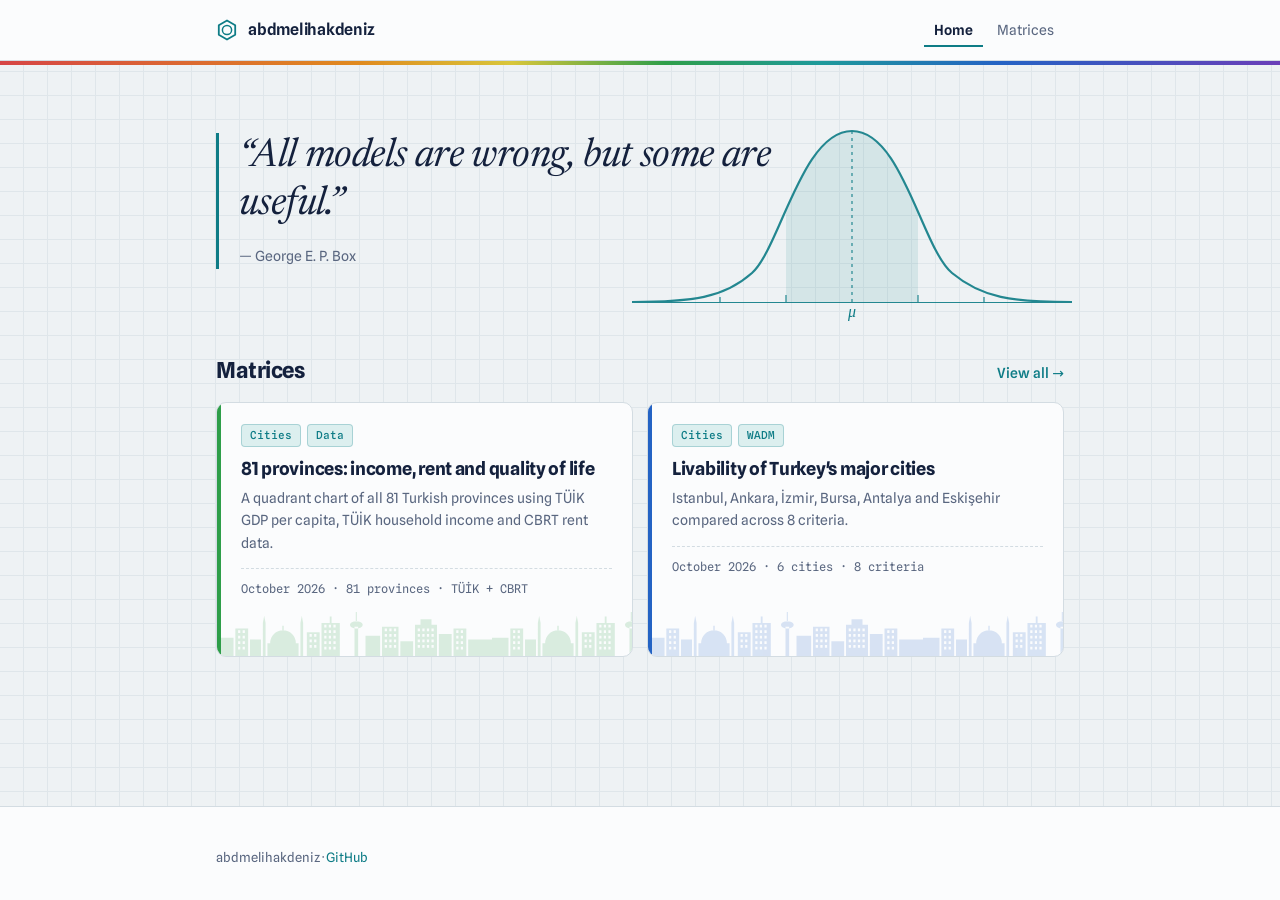
==== commit f8551e8f: "Merge remote-tracking branch 'origin/main' # Conflicts: #	matrices/provinces.html #	style.css" ====
--- a/index.html
+++ b/index.html
@@ -31,7 +31,7 @@
     <a class="card" data-topic="cities" href="matrices/provinces.html">
       <span class="tag">Cities</span><span class="tag">Data</span>
       <h3>81 provinces: income, rent and quality of life</h3>
-      <p>A quadrant chart of all 81 Turkish provinces using TÜİK GDP per capita and CBRT rent data.</p>
+      <p>A quadrant chart of all 81 Turkish provinces using TÜİK GDP per capita, TÜİK household income and CBRT rent data.</p>
       <div class="meta">October 2026 · 81 provinces · TÜİK + CBRT</div>
     </a>
     <a class="card" data-topic="cities" href="matrices/livability.html">
--- a/style.css
+++ b/style.css
@@ -286,3 +286,12 @@
 @media (prefers-reduced-motion: reduce) {
   *, *::before, *::after { animation: none !important; transition: none !important; }
 }
+
+/* ---------- callout ---------- */
+.callout { background: var(--accent-soft); border: 1px solid var(--accent); border-radius: var(--radius); padding: 18px 20px; margin-top: 16px; }
+.callout h2 { font-size: 17px; margin: 0 0 8px; color: var(--text); }
+.callout p { margin: 0 0 10px; font-size: 14px; color: var(--text); }
+.callout p:last-child { margin-bottom: 0; }
+.callout table { min-width: 0; font-size: 13px; margin: 6px 0 12px; background: var(--surface); border-radius: 8px; overflow: hidden; }
+.callout td, .callout th { padding: 7px 8px; }
+.callout td:first-child { font-weight: 600; }
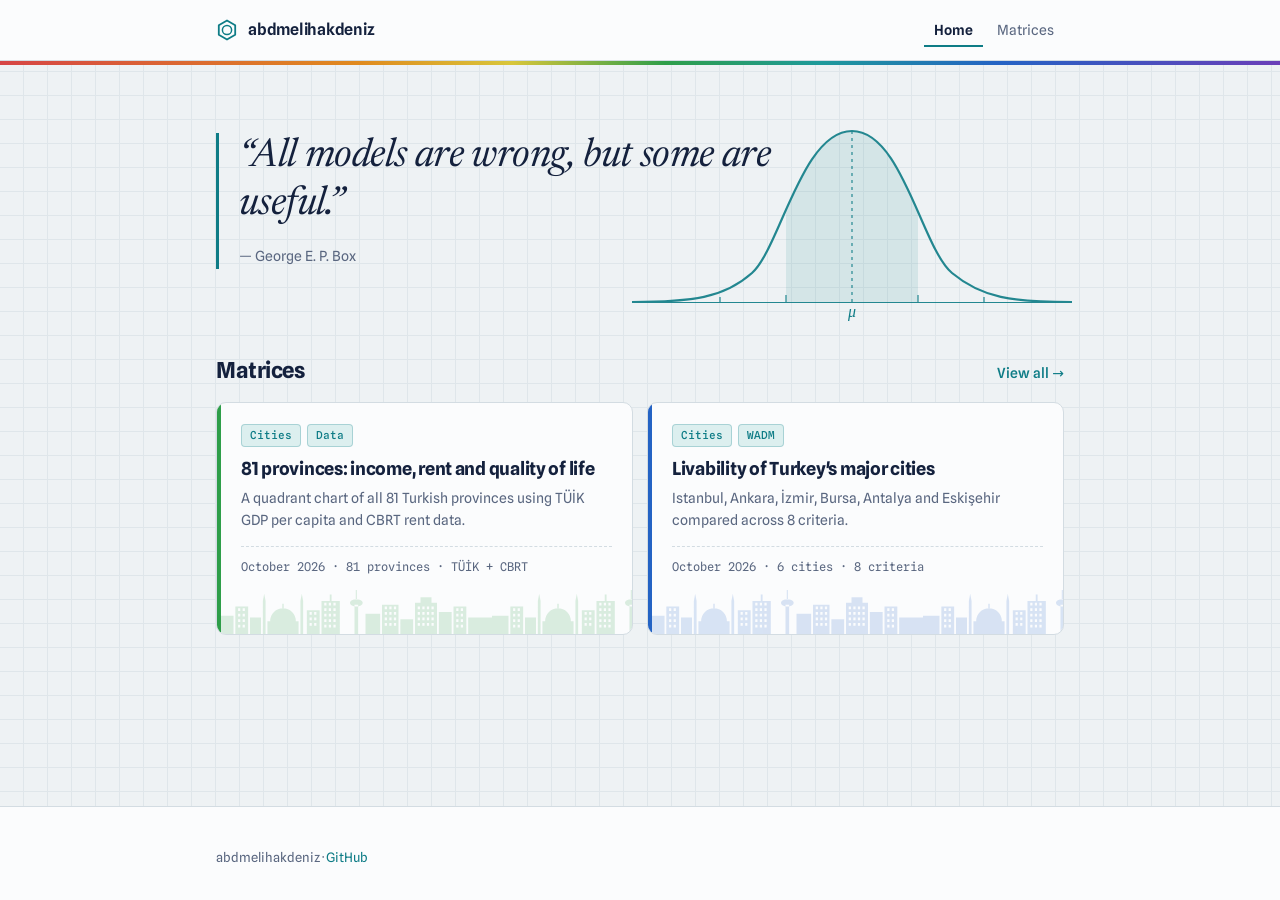
==== commit a5a7b381: "Provinces: remove Muş–İzmir affordability box and income references Co-Authored-By: Claude Opus 5.5 " ====
--- a/index.html
+++ b/index.html
@@ -31,7 +31,7 @@
     <a class="card" data-topic="cities" href="matrices/provinces.html">
       <span class="tag">Cities</span><span class="tag">Data</span>
       <h3>81 provinces: income, rent and quality of life</h3>
-      <p>A quadrant chart of all 81 Turkish provinces using TÜİK GDP per capita, TÜİK household income and CBRT rent data.</p>
+      <p>A quadrant chart of all 81 Turkish provinces using TÜİK GDP per capita and CBRT rent data.</p>
       <div class="meta">October 2026 · 81 provinces · TÜİK + CBRT</div>
     </a>
     <a class="card" data-topic="cities" href="matrices/livability.html">
